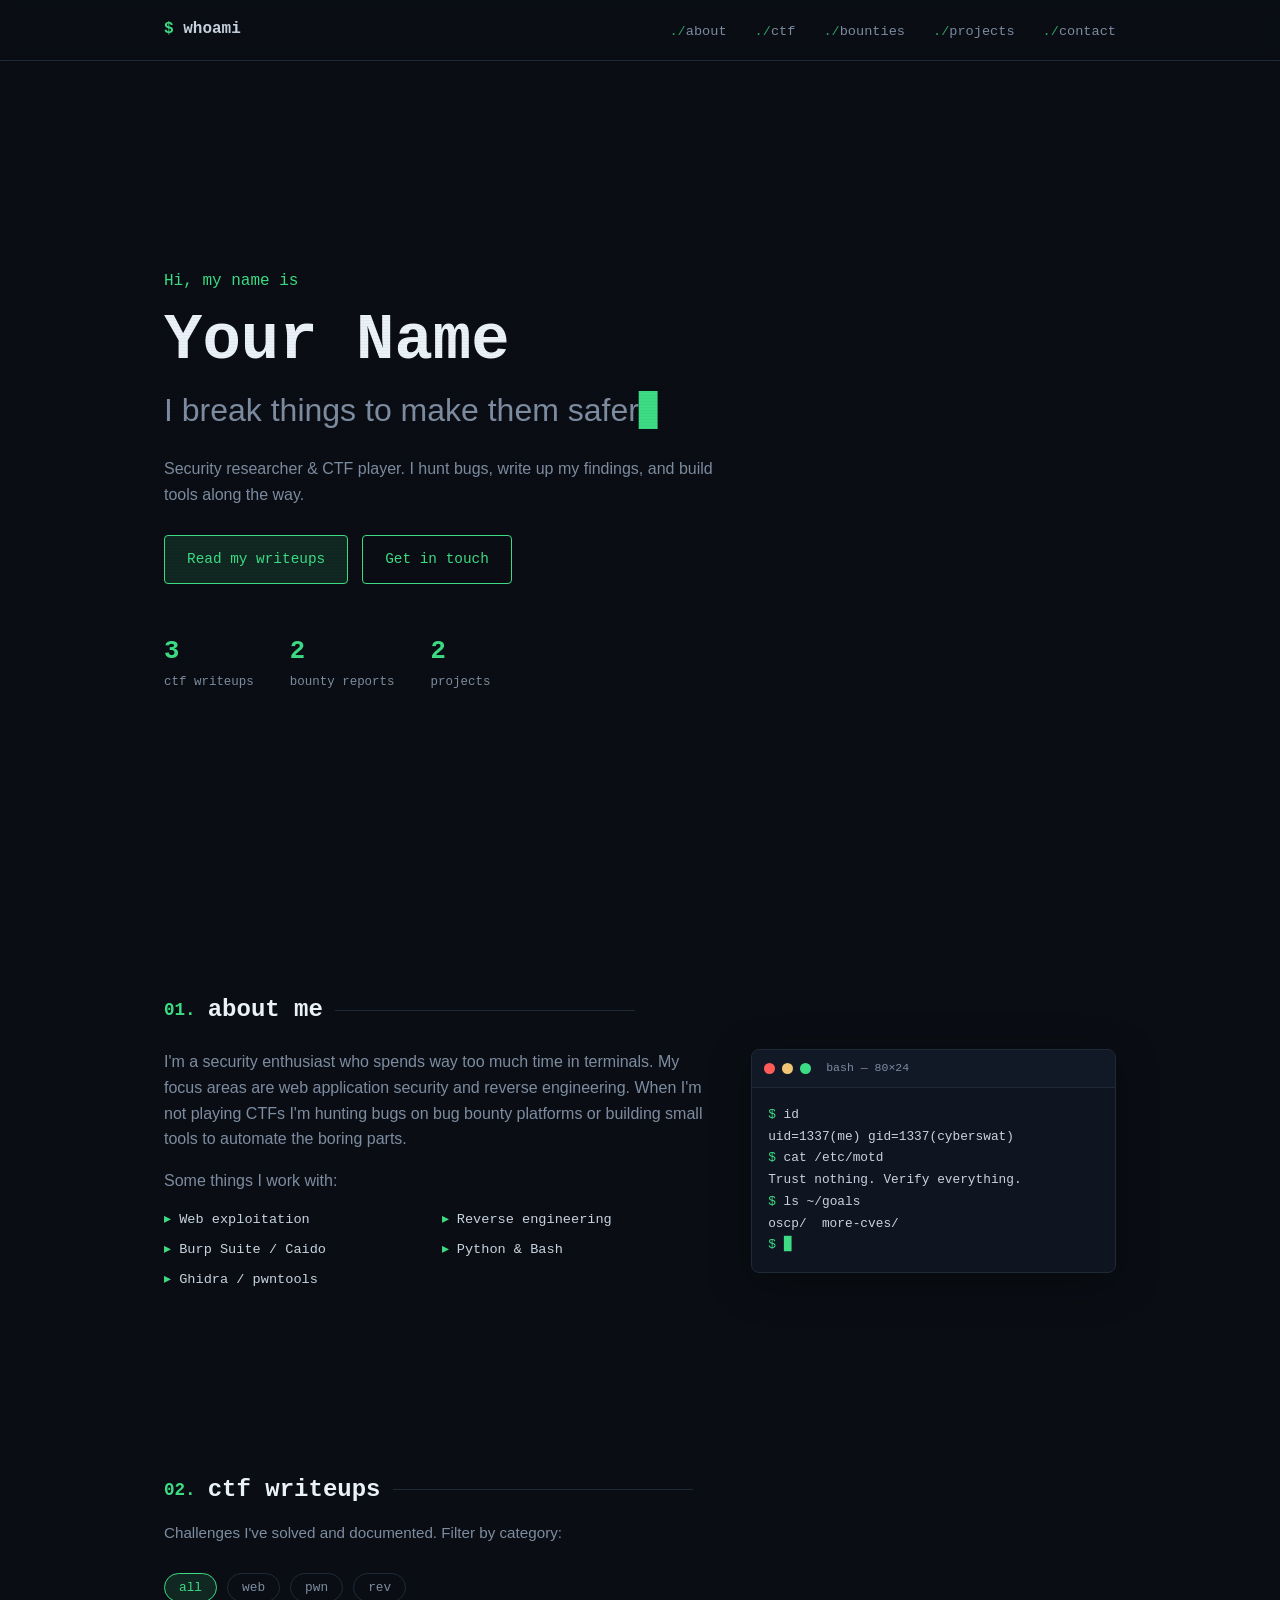
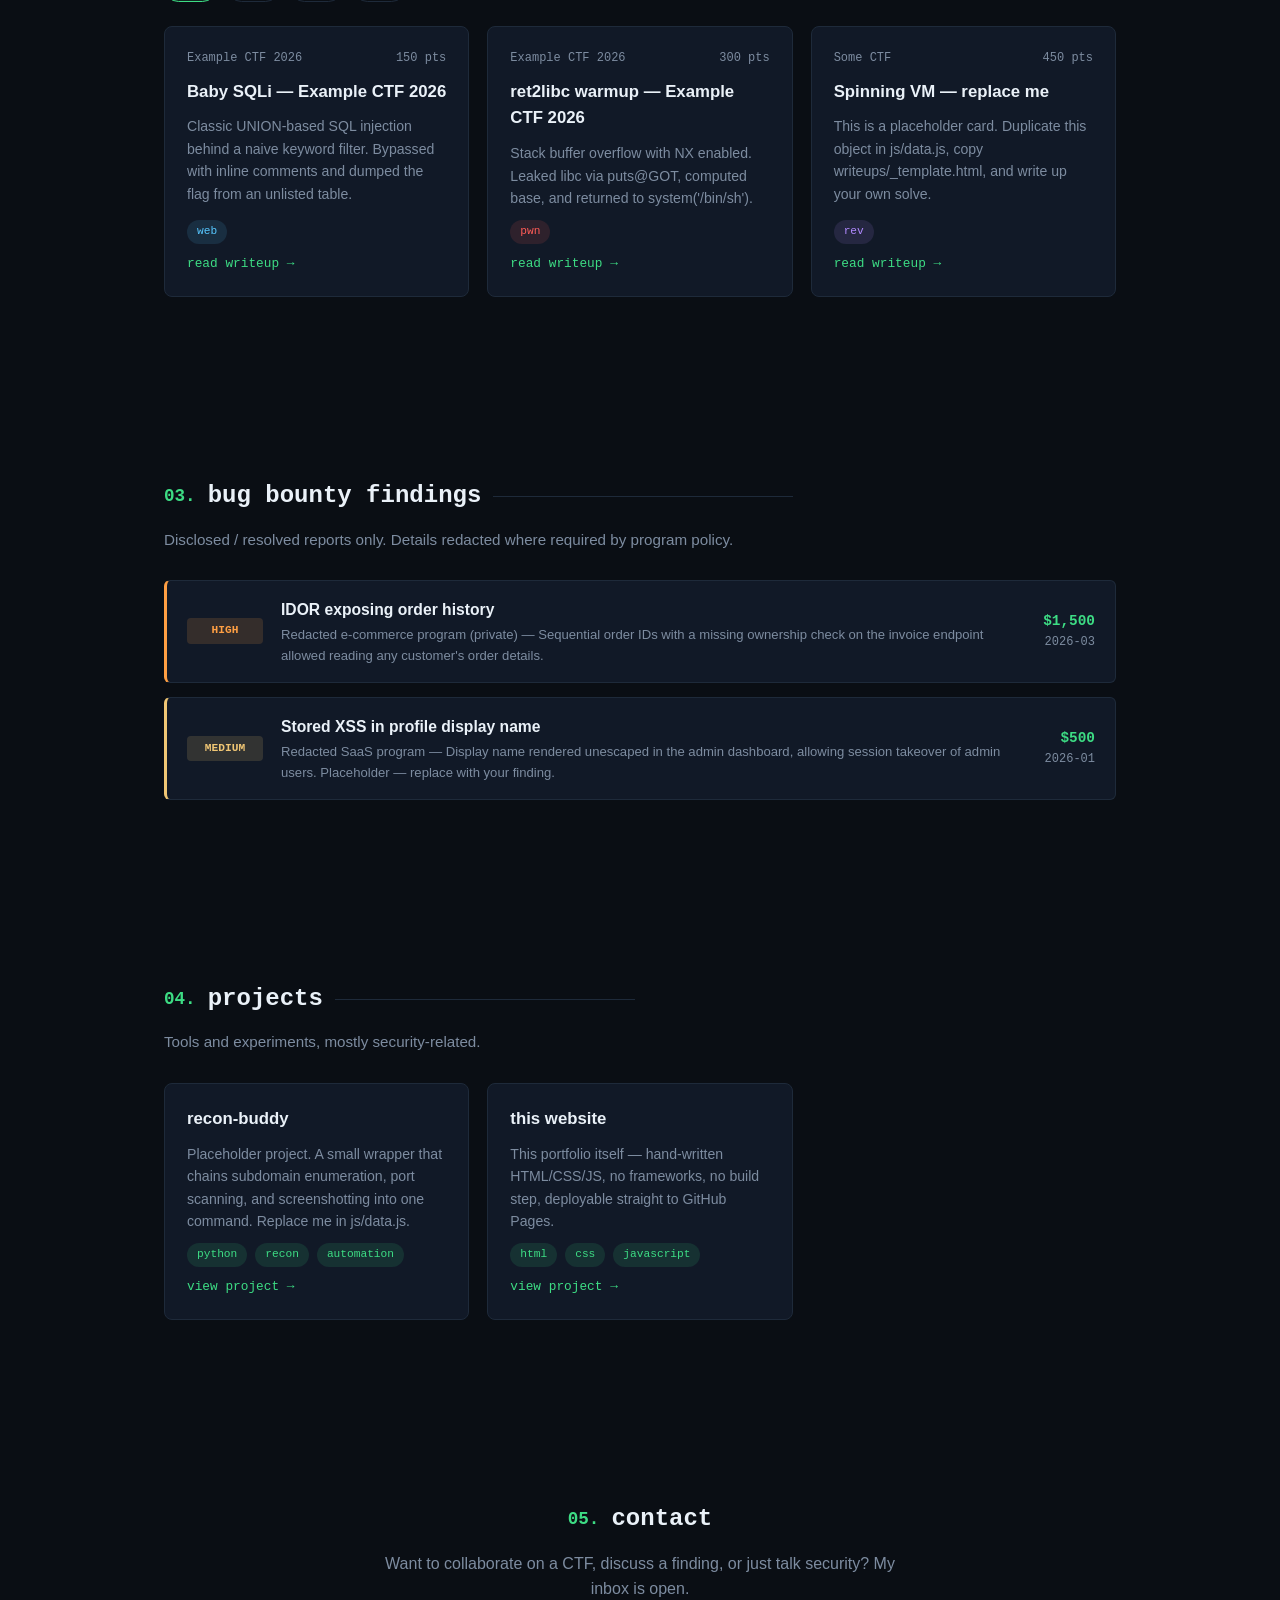
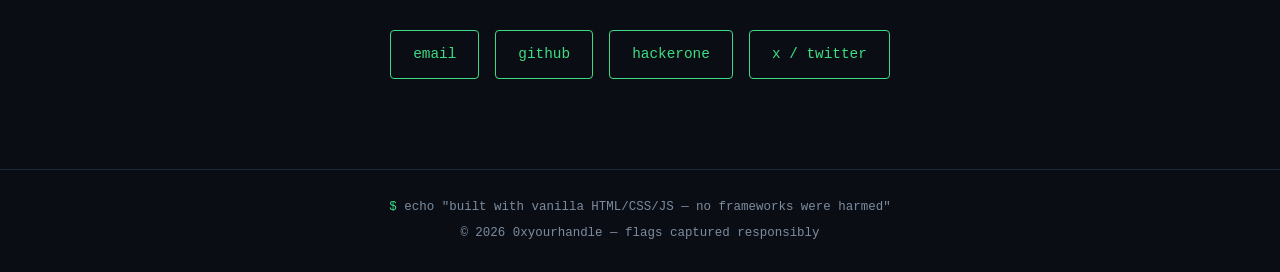
==== index.html @ 117060f5 "Add files via upload" ====
<!DOCTYPE html>
<html lang="en">
<head>
  <meta charset="UTF-8">
  <meta name="viewport" content="width=device-width, initial-scale=1.0">
  <meta name="description" content="Security researcher portfolio — CTF writeups, bug bounty findings, and projects.">
  <title>~/portfolio — security researcher</title>
  <link rel="icon" href="data:image/svg+xml,<svg xmlns='http://www.w3.org/2000/svg' viewBox='0 0 100 100'><text y='.9em' font-size='90'>🚩</text></svg>">
  <link rel="stylesheet" href="css/style.css">
</head>
<body>
  <div class="scanline" aria-hidden="true"></div>

  <header class="site-header">
    <nav class="nav container">
      <a href="#top" class="nav-logo"><span class="prompt">$</span> whoami</a>
      <button class="nav-toggle" aria-label="Toggle menu" aria-expanded="false">☰</button>
      <ul class="nav-links">
        <li><a href="#about">about</a></li>
        <li><a href="#ctf">ctf</a></li>
        <li><a href="#bounties">bounties</a></li>
        <li><a href="#projects">projects</a></li>
        <li><a href="#contact">contact</a></li>
      </ul>
    </nav>
  </header>

  <main id="top">

    <!-- ============ HERO ============ -->
    <section class="hero container">
      <p class="hero-pre">Hi, my name is</p>
      <h1 class="hero-name" id="hero-name">Your Name</h1>
      <h2 class="hero-tagline">I break things to make them safer<span class="cursor">▊</span></h2>
      <p class="hero-blurb" id="hero-blurb">
        Security researcher &amp; CTF player. I hunt bugs, write up my findings,
        and build tools along the way.
      </p>
      <div class="hero-actions">
        <a class="btn btn-primary" href="#ctf">Read my writeups</a>
        <a class="btn" href="#contact">Get in touch</a>
      </div>
      <div class="hero-stats" id="hero-stats">
        <!-- populated by js -->
      </div>
    </section>

    <!-- ============ ABOUT ============ -->
    <section id="about" class="section container">
      <h2 class="section-title"><span class="section-num">01.</span> about me</h2>
      <div class="about-grid">
        <div class="about-text">
          <p>
            I'm a security enthusiast who spends way too much time in terminals.
            My focus areas are web application security and reverse engineering.
            When I'm not playing CTFs I'm hunting bugs on bug bounty platforms
            or building small tools to automate the boring parts.
          </p>
          <p>Some things I work with:</p>
          <ul class="skills-list" id="skills-list">
            <!-- populated by js -->
          </ul>
        </div>
        <div class="about-terminal" aria-hidden="true">
          <div class="terminal-bar">
            <span class="dot red"></span><span class="dot yellow"></span><span class="dot green"></span>
            <span class="terminal-title">bash — 80×24</span>
          </div>
          <pre class="terminal-body"><code><span class="prompt">$</span> id
uid=1337(me) gid=1337(cyberswat)
<span class="prompt">$</span> cat /etc/motd
Trust nothing. Verify everything.
<span class="prompt">$</span> ls ~/goals
oscp/  more-cves/
<span class="prompt">$</span> <span class="cursor">▊</span></code></pre>
        </div>
      </div>
    </section>

    <!-- ============ CTF WRITEUPS ============ -->
    <section id="ctf" class="section container">
      <h2 class="section-title"><span class="section-num">02.</span> ctf writeups</h2>
      <p class="section-sub">Challenges I've solved and documented. Filter by category:</p>
      <div class="filter-bar" id="ctf-filters" role="group" aria-label="Filter writeups by category"></div>
      <div class="card-grid" id="ctf-grid"></div>
    </section>

    <!-- ============ BUG BOUNTY ============ -->
    <section id="bounties" class="section container">
      <h2 class="section-title"><span class="section-num">03.</span> bug bounty findings</h2>
      <p class="section-sub">Disclosed / resolved reports only. Details redacted where required by program policy.</p>
      <div class="bounty-list" id="bounty-list"></div>
    </section>

    <!-- ============ PROJECTS ============ -->
    <section id="projects" class="section container">
      <h2 class="section-title"><span class="section-num">04.</span> projects</h2>
      <p class="section-sub">Tools and experiments, mostly security-related.</p>
      <div class="card-grid" id="projects-grid"></div>
    </section>

    <!-- ============ CONTACT ============ -->
    <section id="contact" class="section container contact">
      <h2 class="section-title"><span class="section-num">05.</span> contact</h2>
      <p class="contact-blurb">
        Want to collaborate on a CTF, discuss a finding, or just talk security?
        My inbox is open.
      </p>
      <div class="contact-links" id="contact-links"></div>
    </section>

  </main>

  <footer class="site-footer">
    <p><span class="prompt">$</span> echo "built with vanilla HTML/CSS/JS — no frameworks were harmed"</p>
    <p class="footer-copy" id="footer-copy"></p>
  </footer>

  <script src="js/data.js"></script>
  <script src="js/main.js"></script>
</body>
</html>
---- css/style.css ----
/* ==========================================================
   Portfolio — dark terminal theme
   Edit the variables below to re-skin the whole site.
   ========================================================== */

:root {
  --bg: #0a0e14;
  --bg-alt: #0f1520;
  --bg-card: #111927;
  --border: #1e2a3a;
  --text: #c8d3e0;
  --text-dim: #7d8ca0;
  --accent: #3ddc84;        /* terminal green */
  --accent-dim: rgba(61, 220, 132, 0.12);
  --warn: #f0c674;
  --danger: #ff5c57;
  --info: #57c7ff;
  --purple: #b18aff;
  --mono: "SFMono-Regular", "Cascadia Code", "Fira Code", Consolas, "Liberation Mono", Menlo, monospace;
  --sans: -apple-system, BlinkMacSystemFont, "Segoe UI", Roboto, Helvetica, Arial, sans-serif;
}

* { margin: 0; padding: 0; box-sizing: border-box; }

html { scroll-behavior: smooth; }

body {
  background: var(--bg);
  color: var(--text);
  font-family: var(--sans);
  line-height: 1.6;
  -webkit-font-smoothing: antialiased;
}

::selection { background: var(--accent); color: var(--bg); }

.container { max-width: 1000px; margin: 0 auto; padding: 0 24px; }

a { color: var(--accent); text-decoration: none; }
a:hover { text-decoration: underline; }

code, pre, .prompt, .nav-logo, .hero-name, .section-title, .btn, .tag, .filter-btn {
  font-family: var(--mono);
}

.prompt { color: var(--accent); }

/* subtle CRT scanline overlay */
.scanline {
  pointer-events: none;
  position: fixed;
  inset: 0;
  z-index: 999;
  background: repeating-linear-gradient(
    to bottom,
    transparent 0px,
    transparent 2px,
    rgba(0, 0, 0, 0.06) 3px
  );
}

/* ============ header / nav ============ */
.site-header {
  position: sticky;
  top: 0;
  z-index: 100;
  background: rgba(10, 14, 20, 0.9);
  backdrop-filter: blur(8px);
  border-bottom: 1px solid var(--border);
}

.nav {
  display: flex;
  align-items: center;
  justify-content: space-between;
  height: 60px;
}

.nav-logo { color: var(--text); font-weight: 700; font-size: 1rem; }
.nav-logo:hover { text-decoration: none; color: var(--accent); }

.nav-links {
  display: flex;
  gap: 28px;
  list-style: none;
}

.nav-links a {
  color: var(--text-dim);
  font-family: var(--mono);
  font-size: 0.85rem;
}
.nav-links a:hover { color: var(--accent); text-decoration: none; }
.nav-links a::before { content: "./"; color: var(--accent); opacity: 0.7; }

.nav-toggle {
  display: none;
  background: none;
  border: 1px solid var(--border);
  color: var(--text);
  font-size: 1.2rem;
  padding: 4px 10px;
  border-radius: 4px;
  cursor: pointer;
}

/* ============ hero ============ */
.hero {
  min-height: calc(100vh - 60px);
  display: flex;
  flex-direction: column;
  justify-content: center;
  padding-top: 48px;
  padding-bottom: 48px;
}

.hero-pre { color: var(--accent); font-family: var(--mono); margin-bottom: 12px; }

.hero-name {
  font-size: clamp(2.2rem, 7vw, 4rem);
  color: #eaf1f8;
  line-height: 1.1;
}

.hero-tagline {
  font-size: clamp(1.2rem, 4vw, 2rem);
  color: var(--text-dim);
  margin: 8px 0 20px;
  font-weight: 500;
}

.cursor {
  color: var(--accent);
  animation: blink 1.1s steps(1) infinite;
}
@keyframes blink { 50% { opacity: 0; } }

.hero-blurb { max-width: 560px; color: var(--text-dim); margin-bottom: 28px; }

.hero-actions { display: flex; gap: 14px; flex-wrap: wrap; }

.btn {
  display: inline-block;
  padding: 12px 22px;
  border: 1px solid var(--accent);
  border-radius: 4px;
  color: var(--accent);
  font-size: 0.9rem;
  transition: background 0.2s, transform 0.15s;
}
.btn:hover { background: var(--accent-dim); text-decoration: none; transform: translateY(-2px); }
.btn-primary { background: var(--accent-dim); }

.hero-stats {
  display: flex;
  gap: 36px;
  margin-top: 48px;
  flex-wrap: wrap;
}

.stat { font-family: var(--mono); }
.stat-value { font-size: 1.6rem; color: var(--accent); font-weight: 700; }
.stat-label { font-size: 0.78rem; color: var(--text-dim); text-transform: lowercase; }

/* ============ sections ============ */
.section { padding: 90px 24px; }

.section-title {
  font-size: 1.5rem;
  color: #eaf1f8;
  margin-bottom: 12px;
  display: flex;
  align-items: center;
  gap: 12px;
}
.section-num { color: var(--accent); font-size: 1.1rem; }
.section-title::after {
  content: "";
  flex: 1;
  max-width: 300px;
  height: 1px;
  background: var(--border);
}

.section-sub { color: var(--text-dim); margin-bottom: 28px; font-size: 0.95rem; }

/* ============ about ============ */
.about-grid {
  display: grid;
  grid-template-columns: 3fr 2fr;
  gap: 40px;
  align-items: start;
  margin-top: 20px;
}

.about-text p { margin-bottom: 16px; color: var(--text-dim); }

.skills-list {
  list-style: none;
  display: grid;
  grid-template-columns: repeat(2, minmax(140px, 1fr));
  gap: 8px;
  font-family: var(--mono);
  font-size: 0.85rem;
}
.skills-list li::before { content: "▸ "; color: var(--accent); }

.about-terminal {
  border: 1px solid var(--border);
  border-radius: 8px;
  overflow: hidden;
  background: var(--bg-alt);
  box-shadow: 0 10px 40px rgba(0, 0, 0, 0.4);
}

.terminal-bar {
  display: flex;
  align-items: center;
  gap: 7px;
  padding: 9px 12px;
  background: var(--bg-card);
  border-bottom: 1px solid var(--border);
}
.dot { width: 11px; height: 11px; border-radius: 50%; }
.dot.red { background: var(--danger); }
.dot.yellow { background: var(--warn); }
.dot.green { background: var(--accent); }
.terminal-title { margin-left: 8px; font-family: var(--mono); font-size: 0.72rem; color: var(--text-dim); }

.terminal-body {
  padding: 16px;
  font-size: 0.8rem;
  line-height: 1.7;
  overflow-x: auto;
  color: var(--text);
}

/* ============ filter bar ============ */
.filter-bar { display: flex; gap: 10px; flex-wrap: wrap; margin-bottom: 24px; }

.filter-btn {
  background: none;
  border: 1px solid var(--border);
  color: var(--text-dim);
  padding: 6px 14px;
  border-radius: 999px;
  font-size: 0.8rem;
  cursor: pointer;
  transition: all 0.15s;
}
.filter-btn:hover { border-color: var(--accent); color: var(--accent); }
.filter-btn.active { background: var(--accent-dim); border-color: var(--accent); color: var(--accent); }

/* ============ cards (ctf + projects) ============ */
.card-grid {
  display: grid;
  grid-template-columns: repeat(auto-fill, minmax(290px, 1fr));
  gap: 18px;
}

.card {
  background: var(--bg-card);
  border: 1px solid var(--border);
  border-radius: 8px;
  padding: 22px;
  display: flex;
  flex-direction: column;
  gap: 10px;
  transition: transform 0.18s, border-color 0.18s;
}
.card:hover { transform: translateY(-4px); border-color: var(--accent); }

.card-top {
  display: flex;
  justify-content: space-between;
  align-items: center;
  font-family: var(--mono);
  font-size: 0.75rem;
  color: var(--text-dim);
}

.card h3 { color: #eaf1f8; font-size: 1.05rem; }
.card h3 a { color: inherit; }
.card p { color: var(--text-dim); font-size: 0.88rem; flex: 1; }

.card-tags { display: flex; gap: 8px; flex-wrap: wrap; }

.tag {
  font-size: 0.7rem;
  padding: 3px 10px;
  border-radius: 999px;
  background: var(--accent-dim);
  color: var(--accent);
}
.tag.cat-web { background: rgba(87, 199, 255, 0.12); color: var(--info); }
.tag.cat-pwn { background: rgba(255, 92, 87, 0.12); color: var(--danger); }
.tag.cat-rev { background: rgba(177, 138, 255, 0.12); color: var(--purple); }
.tag.cat-crypto { background: rgba(240, 198, 116, 0.12); color: var(--warn); }
.tag.cat-forensics { background: rgba(61, 220, 132, 0.12); color: var(--accent); }
.tag.cat-misc { background: rgba(125, 140, 160, 0.15); color: var(--text-dim); }

.card-link { font-family: var(--mono); font-size: 0.8rem; }
.card-link::after { content: " →"; }

/* ============ bounty list ============ */
.bounty-list { display: flex; flex-direction: column; gap: 14px; }

.bounty {
  display: grid;
  grid-template-columns: auto 1fr auto;
  gap: 18px;
  align-items: center;
  background: var(--bg-card);
  border: 1px solid var(--border);
  border-left: 3px solid var(--border);
  border-radius: 6px;
  padding: 16px 20px;
  transition: border-color 0.18s;
}
.bounty:hover { border-color: var(--accent); }

.bounty.sev-critical { border-left-color: var(--danger); }
.bounty.sev-high { border-left-color: #ff9f43; }
.bounty.sev-medium { border-left-color: var(--warn); }
.bounty.sev-low { border-left-color: var(--info); }

.sev-badge {
  font-family: var(--mono);
  font-size: 0.7rem;
  font-weight: 700;
  text-transform: uppercase;
  padding: 4px 10px;
  border-radius: 4px;
  min-width: 76px;
  text-align: center;
}
.sev-badge.sev-critical { background: rgba(255, 92, 87, 0.15); color: var(--danger); }
.sev-badge.sev-high { background: rgba(255, 159, 67, 0.15); color: #ff9f43; }
.sev-badge.sev-medium { background: rgba(240, 198, 116, 0.15); color: var(--warn); }
.sev-badge.sev-low { background: rgba(87, 199, 255, 0.15); color: var(--info); }

.bounty-info h3 { font-size: 0.98rem; color: #eaf1f8; margin-bottom: 2px; }
.bounty-info p { font-size: 0.82rem; color: var(--text-dim); }

.bounty-meta {
  text-align: right;
  font-family: var(--mono);
  font-size: 0.75rem;
  color: var(--text-dim);
  white-space: nowrap;
}
.bounty-meta .bounty-amount { color: var(--accent); font-weight: 700; font-size: 0.9rem; display: block; }

/* ============ contact ============ */
.contact { text-align: center; }
.contact .section-title { justify-content: center; }
.contact .section-title::after { display: none; }
.contact-blurb { max-width: 520px; margin: 0 auto 28px; color: var(--text-dim); }

.contact-links { display: flex; justify-content: center; gap: 16px; flex-wrap: wrap; }

/* ============ footer ============ */
.site-footer {
  border-top: 1px solid var(--border);
  padding: 28px 24px;
  text-align: center;
  font-family: var(--mono);
  font-size: 0.78rem;
  color: var(--text-dim);
}
.footer-copy { margin-top: 6px; }

/* ============ writeup article pages ============ */
.writeup {
  max-width: 780px;
  margin: 0 auto;
  padding: 60px 24px;
}
.writeup-back { font-family: var(--mono); font-size: 0.85rem; display: inline-block; margin-bottom: 32px; }
.writeup-back::before { content: "← "; }
.writeup h1 { color: #eaf1f8; font-size: 2rem; margin-bottom: 8px; }
.writeup-meta { font-family: var(--mono); font-size: 0.8rem; color: var(--text-dim); margin-bottom: 32px; }
.writeup h2 { color: var(--accent); font-family: var(--mono); font-size: 1.15rem; margin: 36px 0 14px; }
.writeup h2::before { content: "## "; opacity: 0.5; }
.writeup p { margin-bottom: 16px; color: var(--text); }
.writeup ul, .writeup ol { margin: 0 0 16px 24px; color: var(--text); }
.writeup li { margin-bottom: 6px; }
.writeup pre {
  background: var(--bg-alt);
  border: 1px solid var(--border);
  border-radius: 6px;
  padding: 16px;
  overflow-x: auto;
  font-size: 0.82rem;
  line-height: 1.6;
  margin-bottom: 16px;
}
.writeup code { font-size: 0.85em; background: var(--bg-alt); padding: 2px 6px; border-radius: 4px; }
.writeup pre code { background: none; padding: 0; }
.writeup blockquote {
  border-left: 3px solid var(--accent);
  padding: 8px 16px;
  margin-bottom: 16px;
  color: var(--text-dim);
  background: var(--accent-dim);
  border-radius: 0 6px 6px 0;
}
.writeup .flag {
  color: var(--accent);
  font-weight: 700;
}

/* ============ responsive ============ */
@media (max-width: 820px) {
  .about-grid { grid-template-columns: 1fr; }
  .bounty { grid-template-columns: auto 1fr; }
  .bounty-meta { grid-column: 1 / -1; text-align: left; }
  .bounty-meta .bounty-amount { display: inline; margin-right: 10px; }
}

@media (max-width: 640px) {
  .nav-toggle { display: block; }
  .nav-links {
    display: none;
    position: absolute;
    top: 60px;
    left: 0;
    right: 0;
    flex-direction: column;
    gap: 0;
    background: var(--bg-alt);
    border-bottom: 1px solid var(--border);
    padding: 8px 0;
  }
  .nav-links.open { display: flex; }
  .nav-links li { padding: 12px 24px; }
  .section { padding: 60px 24px; }
  .hero-stats { gap: 24px; }
}

@media (prefers-reduced-motion: reduce) {
  html { scroll-behavior: auto; }
  .cursor { animation: none; }
  .card, .btn, .bounty { transition: none; }
}
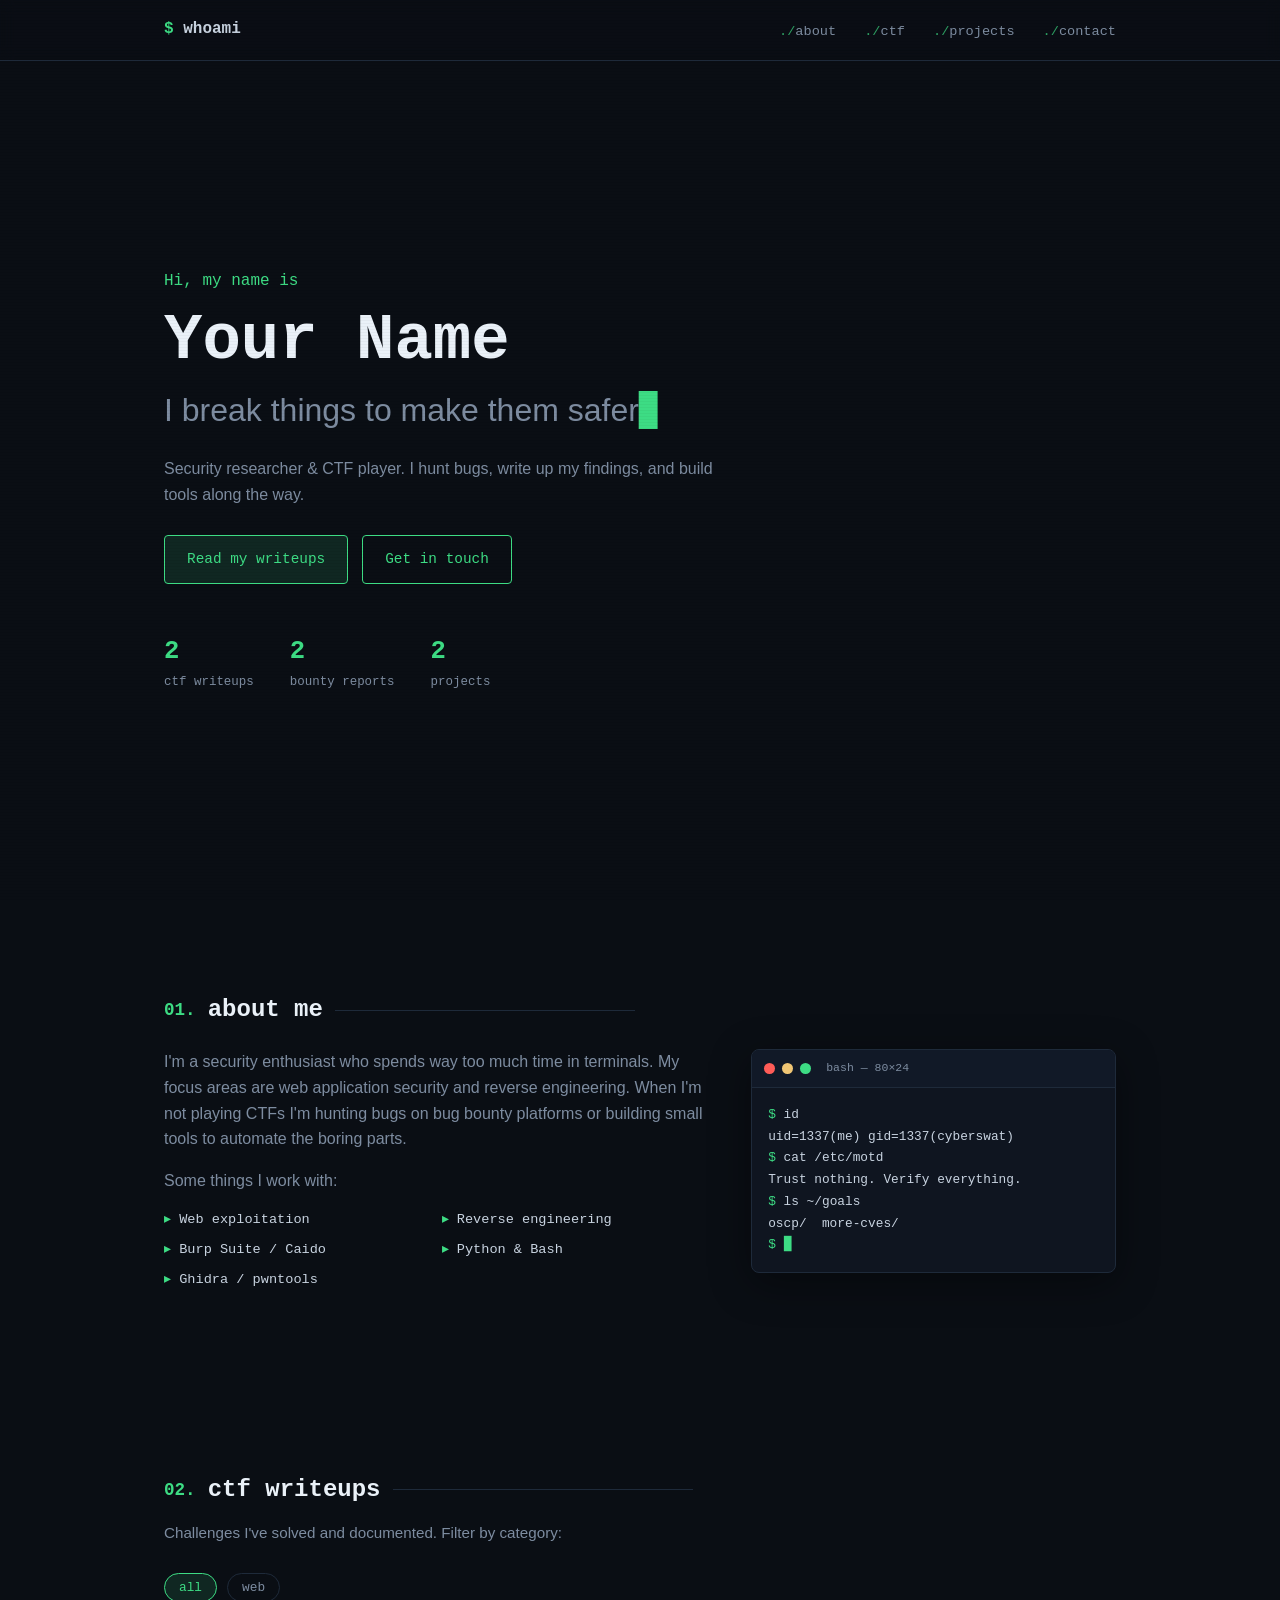
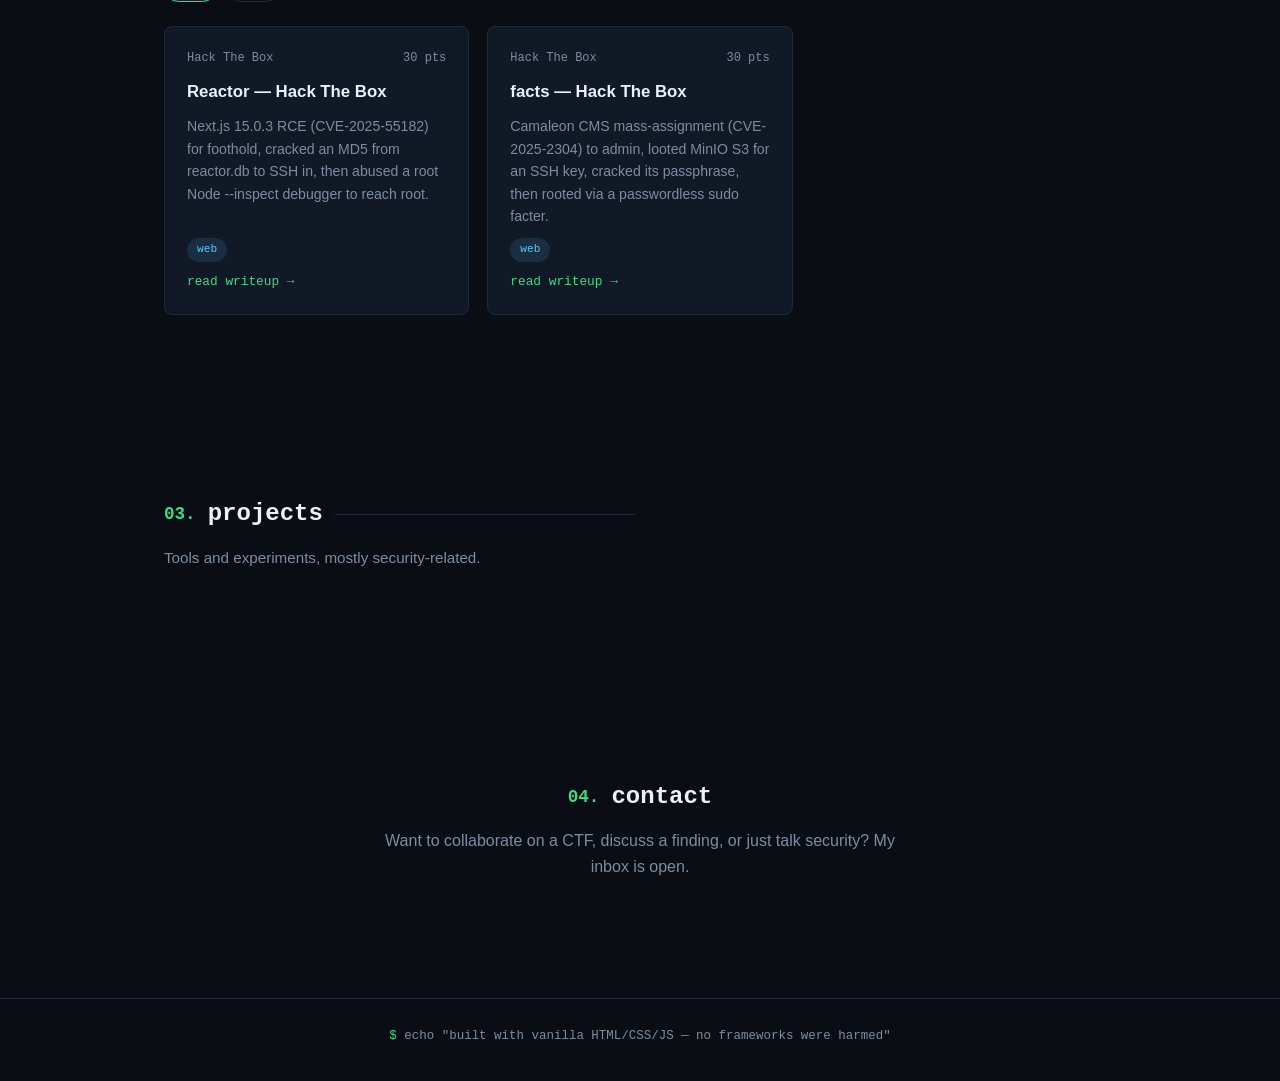
==== commit e607f9dc: "Add files via upload" ====
--- a/index.html
+++ b/index.html
@@ -18,7 +18,6 @@
       <ul class="nav-links">
         <li><a href="#about">about</a></li>
         <li><a href="#ctf">ctf</a></li>
-        <li><a href="#bounties">bounties</a></li>
         <li><a href="#projects">projects</a></li>
         <li><a href="#contact">contact</a></li>
       </ul>
@@ -85,23 +84,16 @@
       <div class="card-grid" id="ctf-grid"></div>
     </section>
 
-    <!-- ============ BUG BOUNTY ============ -->
-    <section id="bounties" class="section container">
-      <h2 class="section-title"><span class="section-num">03.</span> bug bounty findings</h2>
-      <p class="section-sub">Disclosed / resolved reports only. Details redacted where required by program policy.</p>
-      <div class="bounty-list" id="bounty-list"></div>
-    </section>
-
     <!-- ============ PROJECTS ============ -->
     <section id="projects" class="section container">
-      <h2 class="section-title"><span class="section-num">04.</span> projects</h2>
+      <h2 class="section-title"><span class="section-num">03.</span> projects</h2>
       <p class="section-sub">Tools and experiments, mostly security-related.</p>
       <div class="card-grid" id="projects-grid"></div>
     </section>
 
     <!-- ============ CONTACT ============ -->
     <section id="contact" class="section container contact">
-      <h2 class="section-title"><span class="section-num">05.</span> contact</h2>
+      <h2 class="section-title"><span class="section-num">04.</span> contact</h2>
       <p class="contact-blurb">
         Want to collaborate on a CTF, discuss a finding, or just talk security?
         My inbox is open.
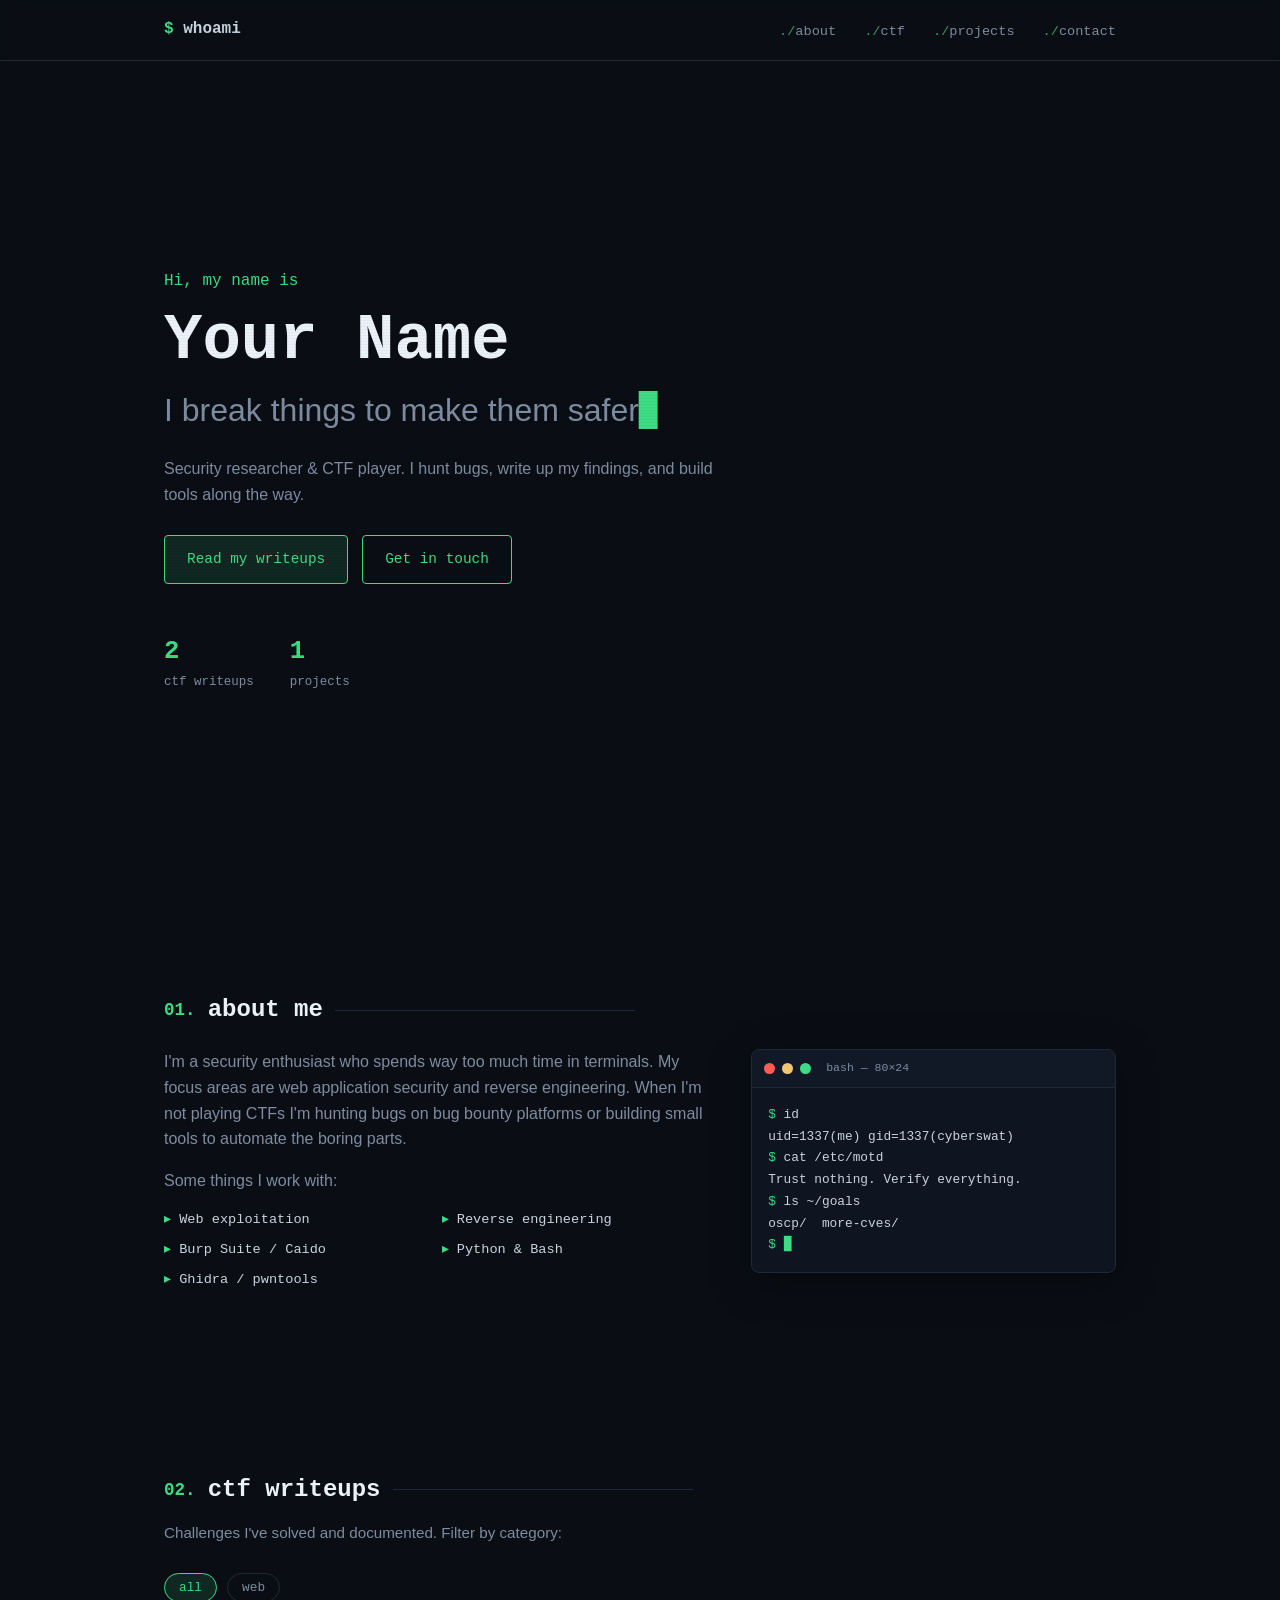
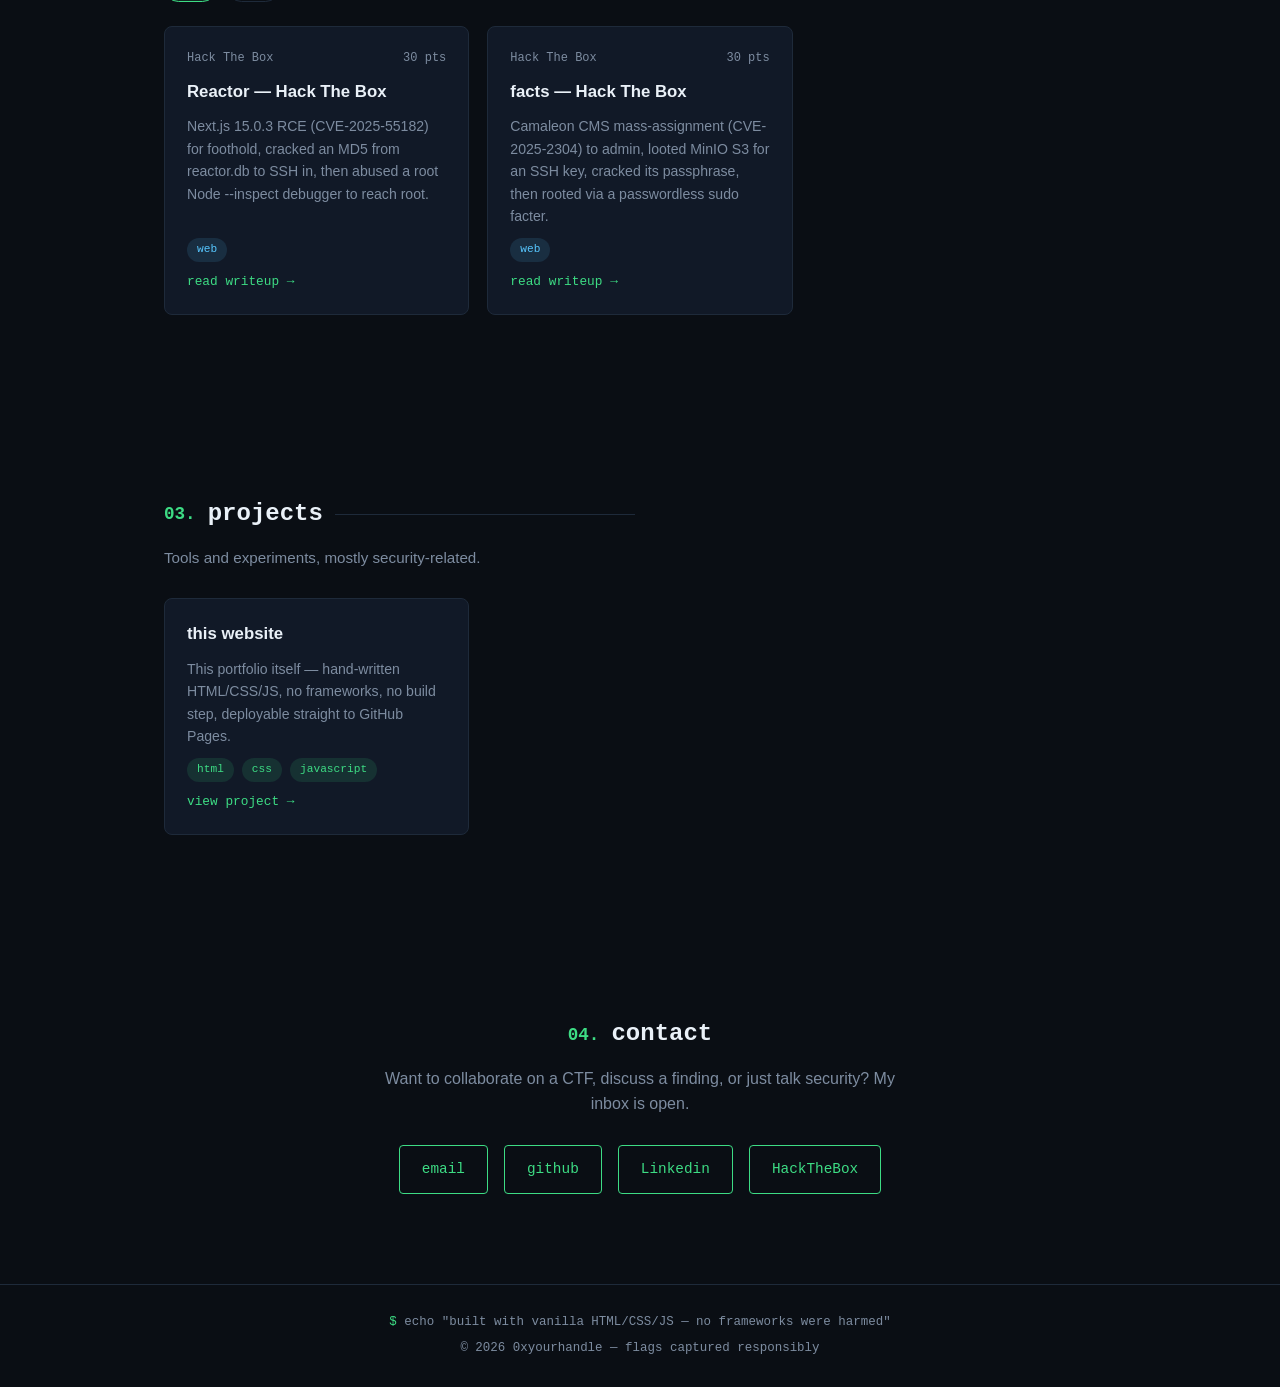
==== commit 1ce240c4: "Update index.html" ====
--- a/index.html
+++ b/index.html
@@ -29,7 +29,7 @@
     <!-- ============ HERO ============ -->
     <section class="hero container">
       <p class="hero-pre">Hi, my name is</p>
-      <h1 class="hero-name" id="hero-name">Your Name</h1>
+      <h1 class="hero-name" id="hero-name">Milosz</h1>
       <h2 class="hero-tagline">I break things to make them safer<span class="cursor">▊</span></h2>
       <p class="hero-blurb" id="hero-blurb">
         Security researcher &amp; CTF player. I hunt bugs, write up my findings,
